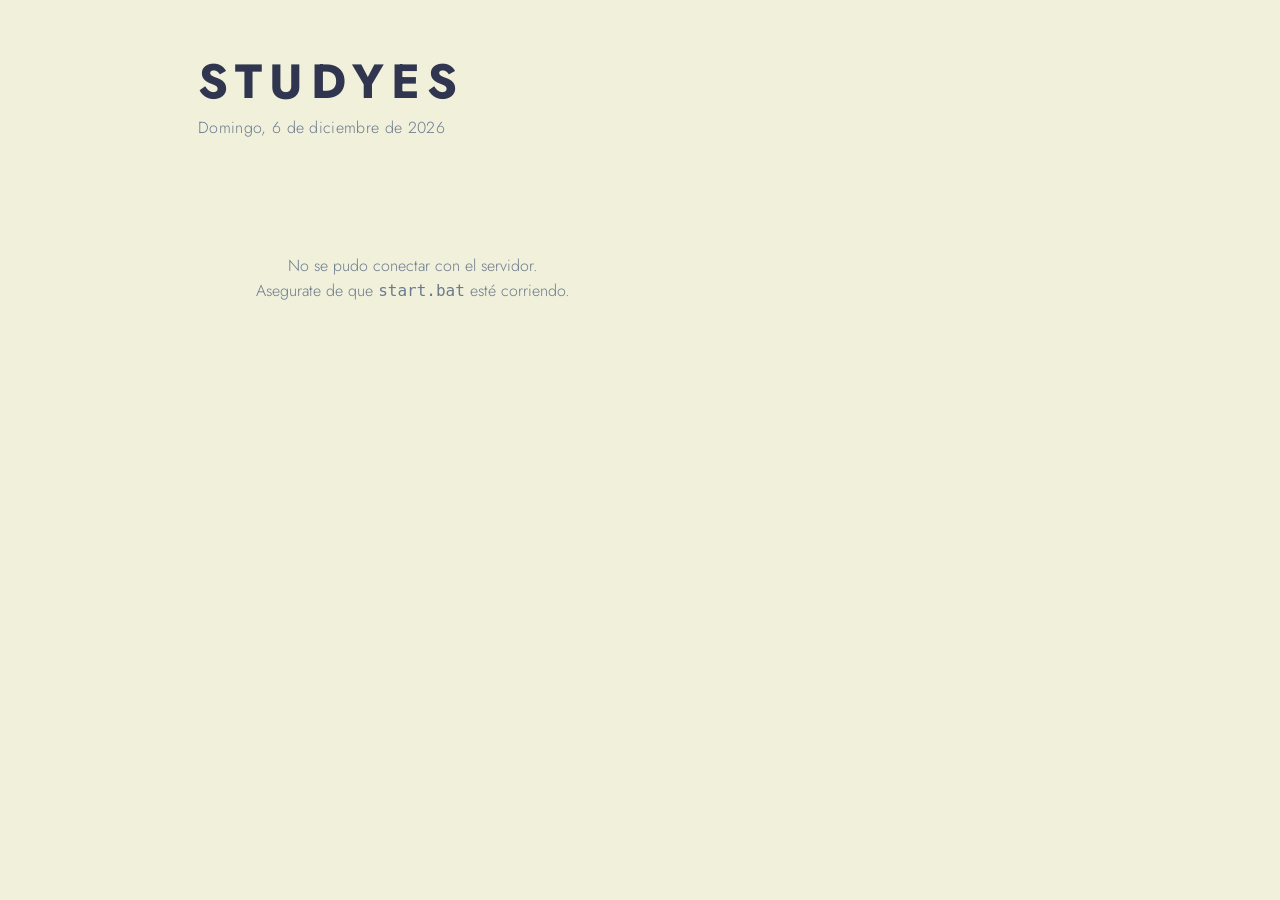
==== index.html @ df81c398 "StudyES inicial" ====
<!DOCTYPE html>
<html lang="es">
<head>
  <meta charset="UTF-8">
  <meta name="viewport" content="width=device-width, initial-scale=1.0">
  <title>StudyES — FCE UBA</title>
  <link rel="preconnect" href="https://fonts.googleapis.com">
  <link rel="preconnect" href="https://fonts.gstatic.com" crossorigin>
  <link href="https://fonts.googleapis.com/css2?family=Jost:wght@300;400;500;600;700&display=swap" rel="stylesheet">
  <link rel="stylesheet" href="assets/css/global.css">
  <link rel="stylesheet" href="assets/css/components.css">
</head>
<body>
  <div class="page">
    <header class="site-header">
      <h1 class="site-title">STUDYES</h1>
      <p class="site-date" id="fecha"></p>
    </header>
    <div class="bienvenida-banner" id="bienvenida-banner" style="display:none">
      <p class="bienvenida-texto" id="bienvenida-texto"></p>
      <button class="bienvenida-close" id="bienvenida-close" aria-label="Cerrar">×</button>
    </div>

    <main>
      <div class="materia-grid" id="materia-grid">
        <p class="empty-state">Cargando materias...</p>
      </div>
    </main>
  </div>

  <script src="scripts/storage.js"></script>
  <script src="scripts/srs.js"></script>
  <script src="scripts/plan.js"></script>
  <script>
    // ── Fecha en español ────────────────────────────────────────────
    const fechaStr = new Date().toLocaleDateString('es-AR', {
      weekday: 'long',
      day:     'numeric',
      month:   'long',
      year:    'numeric',
    });
    document.getElementById('fecha').textContent =
      fechaStr.charAt(0).toUpperCase() + fechaStr.slice(1);

    // ── Helpers ─────────────────────────────────────────────────────
    function hexToRgba(hex, alpha) {
      const r = parseInt(hex.slice(1, 3), 16);
      const g = parseInt(hex.slice(3, 5), 16);
      const b = parseInt(hex.slice(5, 7), 16);
      return `rgba(${r},${g},${b},${alpha})`;
    }

    function renderCard(m, cards, progreso, guias = null) {
      const due      = Plan.seleccionarHoy(cards).length;
      const total    = cards.length;
      const studied  = cards.filter(c => c.srs && c.srs.repetitions > 0).length;
      const pct      = total > 0 ? Math.round((studied / total) * 100) : 0;
      const racha    = progreso.racha_dias || progreso.racha || 0;
      const rachaIcon = racha > 0 ? '🔥 ' : '';
      const glow     = hexToRgba(m.color, 0.15);
      const nombre   = m.nombre.toUpperCase();

      const badgeHTML = due === 0
        ? `<span class="badge badge-ok">Al día ✓</span>`
        : `<span class="badge badge-due" style="
              color:${m.color};
              background:${hexToRgba(m.color, 0.08)};
              border-color:${hexToRgba(m.color, 0.25)}"
           >${due} card${due !== 1 ? 's' : ''} para hoy</span>`;

      const totalLabel = total > 0 ? ` · ${total} tarjeta${total !== 1 ? 's' : ''}` : '';

      // Ajuste 3 — progreso de guías prácticas
      let guiaProgressHTML = '';
      if (guias) {
        const allEj    = guias.guias.flatMap(g => g.ejercicios);
        const ejTotal  = allEj.length;
        const ejHechos = allEj.filter(e => e.hecho).length;
        const pctGuia  = ejTotal > 0 ? Math.round((ejHechos / ejTotal) * 100) : 0;
        guiaProgressHTML = `
          <div class="card-guia-progress">
            <div class="progress-track">
              <div class="progress-fill" style="width:${pctGuia}%;background:#30364F"></div>
            </div>
            <span class="progress-label">Guía práctica: ${ejHechos}/${ejTotal} ejercicios completados</span>
          </div>`;
      }

      // Ajuste 1 — días al parcial
      let parcialHTML = '';
      if (m.fecha_parcial) {
        const hoyDate     = new Date(); hoyDate.setHours(0, 0, 0, 0);
        const parcialDate = new Date(m.fecha_parcial + 'T00:00:00');
        const dias  = Math.round((parcialDate - hoyDate) / 86400000);
        const color = dias > 14 ? '#6B7A8D' : dias >= 7 ? '#8B7355' : '#B85C38';
        const texto = dias > 0
          ? `📅 Faltan ${dias} día${dias !== 1 ? 's' : ''} para el parcial`
          : dias === 0 ? `📅 El parcial es hoy`
          : `📅 El parcial fue hace ${Math.abs(dias)} día${Math.abs(dias) !== 1 ? 's' : ''}`;
        parcialHTML = `
          <div class="card-separator"></div>
          <span class="card-parcial" style="color:${color}">${texto}</span>`;
      }

      return `
        <div class="materia-card" style="--c:${m.color};--g:${glow}">
          <div class="card-top">
            <span class="card-nombre">${nombre}</span>
            ${badgeHTML}
          </div>
          <p class="card-desc">${m.descripcion}</p>
          <div class="card-progress">
            <div class="progress-track">
              <div class="progress-fill" style="width:${pct}%;background:${m.color}"></div>
            </div>
            <span class="progress-label">${pct}% dominado${totalLabel}</span>
          </div>
          ${guiaProgressHTML}
          <div class="card-bottom">
            <span class="card-racha">Racha: ${rachaIcon}${racha} día${racha !== 1 ? 's' : ''}</span>
            <a href="dashboard.html?materia=${m.id}" class="btn-estudiar">ESTUDIAR HOY</a>
          </div>
          ${parcialHTML}
        </div>`;
    }

    // ── Carga y renderizado ─────────────────────────────────────────
    async function init() {
      const grid = document.getElementById('materia-grid');
      try {
        const { materias } = await Storage.load('materias.json');

        const results = await Promise.all(
          materias.map(async (m) => {
            let cards    = [];
            let progreso = {};
            let guias    = null;
            try { cards    = await Storage.load(`flashcards/${m.id}.json`); } catch (_) {}
            try { progreso = await Storage.load(`progreso/${m.id}.json`);   } catch (_) {}
            if (m.tiene_guias) {
              try { guias = await Storage.load(`guias/${m.id}.json`); } catch (_) {}
            }
            return { m, cards, progreso, guias };
          })
        );

        grid.innerHTML = results
          .map(({ m, cards, progreso, guias }) => renderCard(m, cards, progreso, guias))
          .join('');

        // ── Banner de bienvenida ─────────────────────────────────────
        const hoyStr   = new Date().toISOString().split('T')[0];
        const totalDue = results.reduce((s, { cards: c }) => s + Plan.seleccionarHoy(c).length, 0);
        const yaEstudio = results.every(({ progreso: p }) => p.ultimo_acceso === hoyStr);

        if (totalDue > 0 && !yaEstudio) {
          document.getElementById('bienvenida-texto').textContent =
            `Buenos días Estef — tenés ${totalDue} card${totalDue !== 1 ? 's' : ''} para repasar hoy`;
          document.getElementById('bienvenida-banner').style.display = 'flex';
          document.getElementById('bienvenida-close').addEventListener('click', () => {
            document.getElementById('bienvenida-banner').style.display = 'none';
          });
        }

      } catch (err) {
        grid.innerHTML = `<p class="empty-state">No se pudo conectar con el servidor.<br>
          Asegurate de que <code>start.bat</code> esté corriendo.</p>`;
        console.error(err);
      }
    }

    init();
  </script>
</body>
</html>
---- assets/css/global.css ----
/* StudyES — sistema de diseño global */

*, *::before, *::after {
  box-sizing: border-box;
  margin: 0;
  padding: 0;
}

:root {
  --bg:          #F0F0DB;
  --surface:     #FAFAF2;
  --text:        #30364F;
  --muted:       #6B7A8D;
  --ok:          #5C7A5E;
  --border:      rgba(48, 54, 79, 0.10);
  --shadow:      0 2px 12px rgba(48, 54, 79, 0.10);
  --radius-card: 8px;
  --radius-btn:  4px;
}

html {
  -webkit-text-size-adjust: 100%;
}

body {
  font-family: 'Jost', system-ui, -apple-system, sans-serif;
  font-weight: 400;
  background: var(--bg);
  color: var(--text);
  line-height: 1.6;
  min-height: 100vh;
}

a {
  color: inherit;
  text-decoration: none;
}

.page {
  max-width: 940px;
  margin: 0 auto;
  padding: 3.5rem 1.75rem 5rem;
}
---- assets/css/components.css ----
/* StudyES — componentes */

/* ── Header ──────────────────────────────────── */
.site-header {
  margin-bottom: 3rem;
}

.site-title {
  font-size: 3rem;
  font-weight: 700;
  color: var(--text);
  letter-spacing: 0.15em;
  line-height: 1.1;
}

.site-date {
  margin-top: 0.4rem;
  font-size: 1rem;
  font-weight: 300;
  color: var(--muted);
  letter-spacing: 0.02em;
}

/* ── Grid de materias ────────────────────────── */
.materia-grid {
  display: grid;
  grid-template-columns: repeat(auto-fill, minmax(400px, 1fr));
  gap: 1.5rem;
}

@media (max-width: 500px) {
  .materia-grid {
    grid-template-columns: 1fr;
  }
}

/* ── Card ────────────────────────────────────── */
.materia-card {
  background: var(--surface);
  border-radius: var(--radius-card);
  border-left: 3px solid var(--c, #30364F);
  box-shadow: var(--shadow);
  padding: 1.5rem 1.5rem 1.25rem;
  display: flex;
  flex-direction: column;
  gap: 0.9rem;
  transition: box-shadow 200ms ease, transform 200ms ease;
}

.materia-card:hover {
  box-shadow: 0 8px 28px var(--g, rgba(48,54,79,0.15)), var(--shadow);
  transform: translateY(-1px);
}

/* ── Card top (nombre + badge) ───────────────── */
.card-top {
  display: flex;
  align-items: center;
  justify-content: space-between;
  gap: 1rem;
  flex-wrap: wrap;
}

.card-nombre {
  font-size: 0.85rem;
  font-weight: 600;
  letter-spacing: 0.1em;
  color: var(--c, #30364F);
}

/* ── Badges ──────────────────────────────────── */
.badge {
  display: inline-block;
  padding: 0.2rem 0.65rem;
  border-radius: 20px;
  font-size: 0.75rem;
  font-weight: 500;
  white-space: nowrap;
  border: 1px solid transparent;
}

.badge-ok {
  background: rgba(92, 122, 94, 0.10);
  color: var(--ok);
  border-color: rgba(92, 122, 94, 0.25);
}

/* badge-due gets inline style for materia color */
.badge-due {
  font-weight: 600;
}

/* ── Descripción ─────────────────────────────── */
.card-desc {
  font-size: 0.875rem;
  font-weight: 400;
  color: var(--muted);
  line-height: 1.5;
}

/* ── Barra de progreso ───────────────────────── */
.card-progress {
  display: flex;
  flex-direction: column;
  gap: 0.35rem;
}

.progress-track {
  height: 5px;
  background: var(--border);
  border-radius: 99px;
  overflow: hidden;
}

.progress-fill {
  height: 100%;
  border-radius: 99px;
  transition: width 0.4s ease;
}

.progress-label {
  font-size: 0.75rem;
  font-weight: 400;
  color: var(--muted);
}

/* ── Card bottom (racha + botón) ─────────────── */
.card-bottom {
  display: flex;
  align-items: center;
  justify-content: space-between;
  gap: 1rem;
  margin-top: 0.25rem;
}

.card-racha {
  font-size: 0.8rem;
  font-weight: 400;
  color: var(--muted);
}

/* ── Botón ESTUDIAR HOY ──────────────────────── */
.btn-estudiar {
  display: inline-block;
  padding: 0.4rem 1.1rem;
  background: var(--c, #30364F);
  color: #fff;
  font-family: 'Jost', sans-serif;
  font-size: 0.75rem;
  font-weight: 600;
  letter-spacing: 0.08em;
  border-radius: var(--radius-btn);
  border: none;
  cursor: pointer;
  transition: opacity 150ms ease;
}

.btn-estudiar:hover {
  opacity: 0.85;
}

/* ── Estado vacío ────────────────────────────── */
.empty-state {
  text-align: center;
  padding: 4rem 2rem;
  color: var(--muted);
  font-weight: 300;
  font-size: 1rem;
}

/* ════════════════════════════════════════════════
   DASHBOARD
   ════════════════════════════════════════════════ */

/* ── Header del dashboard ────────────────────── */
.dash-header {
  margin-bottom: 2rem;
}

.dash-header-top {
  display: flex;
  justify-content: space-between;
  align-items: center;
  margin-bottom: 0.6rem;
}

.back-link {
  font-size: 0.78rem;
  font-weight: 500;
  letter-spacing: 0.06em;
  color: var(--muted);
  transition: color 150ms;
}
.back-link:hover { color: var(--text); }

.dash-title {
  font-size: 1.75rem;
  font-weight: 700;
  letter-spacing: 0.08em;
  color: var(--c, #30364F);
  line-height: 1.1;
}

/* ── Tabs ────────────────────────────────────── */
.tabs-nav {
  display: flex;
  border-bottom: 1px solid var(--border);
  margin-bottom: 2rem;
  gap: 0;
}

.tab-btn {
  background: none;
  border: none;
  border-bottom: 2px solid transparent;
  padding: 0.7rem 1.25rem;
  font-family: 'Jost', sans-serif;
  font-size: 0.78rem;
  font-weight: 500;
  letter-spacing: 0.1em;
  color: var(--muted);
  cursor: pointer;
  margin-bottom: -1px;
  transition: color 150ms, border-color 150ms;
}
.tab-btn:hover { color: var(--text); }
.tab-btn.active {
  color: var(--c, #30364F);
  border-bottom-color: var(--c, #30364F);
}

/* ── Paneles de tabs ─────────────────────────── */
.tab-panel          { display: none; }
.tab-panel.active   { display: block; }

/* ── Tab HOY ─────────────────────────────────── */
.hoy-empty {
  text-align: center;
  padding: 3.5rem 2rem;
  color: var(--ok);
  font-size: 1rem;
  font-weight: 300;
}

.hoy-header {
  display: flex;
  justify-content: space-between;
  align-items: center;
  margin-bottom: 1.25rem;
  flex-wrap: wrap;
  gap: 0.75rem;
}

.hoy-count {
  font-size: 0.85rem;
  color: var(--muted);
  font-weight: 400;
}

.btn-iniciar {
  display: inline-block;
  padding: 0.5rem 1.5rem;
  background: var(--c, #30364F);
  color: #fff;
  font-family: 'Jost', sans-serif;
  font-size: 0.78rem;
  font-weight: 600;
  letter-spacing: 0.08em;
  border-radius: var(--radius-btn);
  transition: opacity 150ms;
}
.btn-iniciar:hover { opacity: 0.85; }

.hoy-list {
  list-style: none;
  display: flex;
  flex-direction: column;
  gap: 0.5rem;
}

.hoy-item {
  background: var(--surface);
  border-radius: var(--radius-card);
  border-left: 3px solid var(--c, #30364F);
  padding: 0.85rem 1rem;
  display: grid;
  grid-template-columns: 150px 1fr auto;
  align-items: center;
  gap: 0.75rem;
  box-shadow: var(--shadow);
}

.hoy-item-tema {
  font-size: 0.7rem;
  font-weight: 600;
  letter-spacing: 0.07em;
  color: var(--c, #30364F);
  text-transform: uppercase;
  overflow: hidden;
  text-overflow: ellipsis;
  white-space: nowrap;
}

.hoy-item-frente {
  font-size: 0.875rem;
  color: var(--text);
  overflow: hidden;
  text-overflow: ellipsis;
  white-space: nowrap;
}

.hoy-item-estado {
  font-size: 0.72rem;
  font-weight: 600;
  letter-spacing: 0.04em;
  padding: 0.15rem 0.5rem;
  border-radius: 4px;
  white-space: nowrap;
}
.estado-nueva    { background: rgba(158,168,184,0.15); color: #9EA8B8; }
.estado-repasar  { background: rgba(var(--c-vals, 48,54,79), 0.08); color: var(--c, #30364F); }
.estado-debil    { background: rgba(192,96,74,0.12); color: #C0604A; }

/* ── Tab TEMAS ───────────────────────────────── */
.temas-list {
  list-style: none;
  display: flex;
  flex-direction: column;
  gap: 0.5rem;
}

.tema-item {
  background: var(--surface);
  border-radius: var(--radius-card);
  padding: 1rem 1.25rem;
  display: flex;
  align-items: center;
  gap: 0.75rem;
  box-shadow: var(--shadow);
}

.tema-icono {
  font-size: 1rem;
  width: 1.2rem;
  text-align: center;
  flex-shrink: 0;
}

.tema-nombre {
  flex: 1;
  font-size: 0.875rem;
  font-weight: 500;
  color: var(--text);
}

.tema-total {
  font-size: 0.75rem;
  color: var(--muted);
  margin-right: 0.5rem;
}

.tema-estado-badge {
  font-size: 0.7rem;
  font-weight: 600;
  letter-spacing: 0.04em;
  padding: 0.2rem 0.55rem;
  border-radius: 4px;
}

/* ── Tab MATERIAL ────────────────────────────── */
.material-empty {
  text-align: center;
  padding: 3.5rem 2rem;
  color: var(--muted);
  font-weight: 300;
}

.material-loading {
  color: var(--muted);
  font-size: 0.875rem;
  font-weight: 300;
  padding: 1rem 0;
}

.material-grupo {
  margin-bottom: 2rem;
}

.material-grupo-titulo {
  font-size: 0.72rem;
  font-weight: 600;
  letter-spacing: 0.1em;
  color: var(--muted);
  text-transform: uppercase;
  padding-bottom: 0.5rem;
  border-bottom: 1px solid var(--border);
  margin-bottom: 0.75rem;
}

.material-list {
  list-style: none;
  display: flex;
  flex-direction: column;
  gap: 0.4rem;
}

.material-item {
  background: var(--surface);
  border-radius: var(--radius-card);
  padding: 0.7rem 1rem;
  display: flex;
  align-items: center;
  gap: 0.75rem;
  box-shadow: var(--shadow);
}

.mat-tipo {
  font-size: 0.68rem;
  font-weight: 700;
  letter-spacing: 0.04em;
  padding: 0.15rem 0.4rem;
  border-radius: 3px;
  min-width: 40px;
  text-align: center;
  flex-shrink: 0;
}
.mat-tipo.pdf  { background: #FDECEA; color: #C0604A; }
.mat-tipo.docx,
.mat-tipo.doc  { background: #E8F0FE; color: #1967D2; }
.mat-tipo.pptx,
.mat-tipo.ppt  { background: #FEF3E2; color: #C07820; }
.mat-tipo.xlsx { background: #E6F4EA; color: #2E7D32; }
.mat-tipo.otro { background: var(--border); color: var(--muted); }

.mat-nombre {
  flex: 1;
  font-size: 0.875rem;
  color: var(--text);
  overflow: hidden;
  text-overflow: ellipsis;
  white-space: nowrap;
}

.btn-abrir {
  font-family: 'Jost', sans-serif;
  font-size: 0.7rem;
  font-weight: 600;
  letter-spacing: 0.06em;
  color: var(--c, #30364F);
  background: none;
  border: 1px solid var(--c, #30364F);
  border-radius: var(--radius-btn);
  padding: 0.25rem 0.65rem;
  cursor: pointer;
  text-decoration: none;
  transition: background 150ms, color 150ms;
  white-space: nowrap;
  flex-shrink: 0;
}
.btn-abrir:hover {
  background: var(--c, #30364F);
  color: #fff;
}

/* ── Tab AGREGAR ─────────────────────────────── */
.agregar-form {
  background: var(--surface);
  border-radius: var(--radius-card);
  padding: 1.75rem;
  box-shadow: var(--shadow);
  max-width: 560px;
}

.form-group { margin-bottom: 1.25rem; }

.form-label {
  display: block;
  font-size: 0.72rem;
  font-weight: 600;
  letter-spacing: 0.08em;
  color: var(--muted);
  text-transform: uppercase;
  margin-bottom: 0.4rem;
}

.form-req { color: #C0604A; }

.form-input,
.form-textarea {
  width: 100%;
  font-family: 'Jost', sans-serif;
  font-size: 0.9rem;
  font-weight: 400;
  color: var(--text);
  background: var(--bg);
  border: 1px solid var(--border);
  border-radius: var(--radius-btn);
  padding: 0.6rem 0.75rem;
  outline: none;
  transition: border-color 150ms;
  resize: vertical;
  line-height: 1.5;
}
.form-input:focus,
.form-textarea:focus {
  border-color: var(--c, #30364F);
}
.form-textarea { min-height: 80px; }

.form-hint {
  font-size: 0.73rem;
  color: var(--muted);
  margin-top: 0.25rem;
}

.btn-agregar {
  display: inline-block;
  padding: 0.6rem 1.75rem;
  background: var(--c, #30364F);
  color: #fff;
  font-family: 'Jost', sans-serif;
  font-size: 0.78rem;
  font-weight: 600;
  letter-spacing: 0.08em;
  border: none;
  border-radius: var(--radius-btn);
  cursor: pointer;
  transition: opacity 150ms;
}
.btn-agregar:hover { opacity: 0.85; }

.form-feedback {
  margin-top: 0.85rem;
  font-size: 0.875rem;
  font-weight: 500;
  color: var(--ok);
  min-height: 1.4rem;
}
.form-feedback.error { color: #C0604A; }

/* ════════════════════════════════════════════════
   SESIÓN DE FLASHCARDS
   ════════════════════════════════════════════════ */

/* ── Progreso de sesión ──────────────────────── */
.session-header {
  margin-bottom: 2rem;
}

.session-progress-info {
  display: flex;
  justify-content: space-between;
  align-items: center;
  margin-bottom: 0.5rem;
}

.progress-text {
  font-size: 0.85rem;
  font-weight: 500;
  color: var(--muted);
}

.progress-materia {
  font-size: 0.75rem;
  font-weight: 600;
  letter-spacing: 0.08em;
  color: var(--c, #30364F);
}

.session-progress-track {
  height: 4px;
  background: var(--border);
  border-radius: 99px;
  overflow: hidden;
}

.session-progress-fill {
  height: 100%;
  background: var(--c, #30364F);
  border-radius: 99px;
  transition: width 0.35s ease;
}

/* ── Card flip ───────────────────────────────── */
.card-scene {
  perspective: 1000px;
  max-width: 600px;
  margin: 0 auto 1.75rem;
  cursor: pointer;
  user-select: none;
  height: 340px;
}

.card-inner {
  position: relative;
  width: 100%;
  height: 100%;
  transform-style: preserve-3d;
  transition: transform 0.4s ease;
}

.card-inner.flipped {
  transform: rotateY(180deg);
}

.card-face {
  position: absolute;
  inset: 0;
  backface-visibility: hidden;
  -webkit-backface-visibility: hidden;
  border-radius: 12px;
  display: flex;
  flex-direction: column;
  align-items: center;
  justify-content: center;
  padding: 2rem 2.5rem;
  box-shadow: 0 4px 20px rgba(48, 54, 79, 0.12);
  text-align: center;
  overflow-y: auto;
}

.card-front {
  background: #E1D9BC;
  gap: 1rem;
}

.card-back {
  background: #FAFAF2;
  transform: rotateY(180deg);
  justify-content: flex-start;
  padding-top: 1.75rem;
  gap: 1rem;
  text-align: left;
  align-items: flex-start;
}

.card-tema-label {
  font-size: 0.72rem;
  font-weight: 500;
  letter-spacing: 0.15em;
  color: #6B7A8D;
  text-transform: uppercase;
  flex-shrink: 0;
}

.card-frente-text {
  font-size: 1.5rem;
  font-weight: 600;
  color: #30364F;
  line-height: 1.35;
  flex: 1;
  display: flex;
  align-items: center;
}

.card-hint {
  font-size: 0.75rem;
  color: #ACBAC4;
  flex-shrink: 0;
}

.card-reverso-text {
  font-size: 1.05rem;
  font-weight: 400;
  color: #30364F;
  line-height: 1.65;
  flex: 1;
}

/* ── Botones de calificación ─────────────────── */
.calificacion-btns {
  display: flex;
  gap: 0.75rem;
  max-width: 600px;
  margin: 0 auto;
  opacity: 0;
  transform: translateY(8px);
  transition: opacity 0.3s ease, transform 0.3s ease;
  pointer-events: none;
}

.calificacion-btns.visible {
  opacity: 1;
  transform: translateY(0);
  pointer-events: auto;
}

.btn-cal {
  flex: 1;
  padding: 0.75rem 0.5rem;
  font-family: 'Jost', sans-serif;
  font-size: 0.72rem;
  font-weight: 600;
  letter-spacing: 0.08em;
  text-transform: uppercase;
  color: #fff;
  border: none;
  border-radius: 4px;
  cursor: pointer;
  transition: opacity 150ms, transform 100ms;
}
.btn-cal:hover   { opacity: 0.88; }
.btn-cal:active  { transform: scale(0.97); }
.btn-cal:disabled { opacity: 0.4; cursor: default; }
.btn-cal.mal        { background: #B85C38; }
.btn-cal.dificultad { background: #8B7355; }
.btn-cal.bien       { background: #5C7A5E; }

/* ── Estado vacío sesión ─────────────────────── */
.session-empty {
  text-align: center;
  padding: 4rem 2rem;
}

.session-empty p {
  color: var(--muted);
  font-size: 1rem;
  font-weight: 300;
  margin-bottom: 1.5rem;
}

/* ── Pantalla de resumen ─────────────────────── */
.summary-wrap {
  max-width: 600px;
  margin: 0 auto;
  text-align: center;
}

.summary-titulo {
  font-size: 1.75rem;
  font-weight: 700;
  letter-spacing: 0.08em;
  color: var(--c, #30364F);
  margin-bottom: 2.25rem;
}

.summary-stats {
  display: grid;
  grid-template-columns: repeat(2, 1fr);
  gap: 1rem;
  margin-bottom: 1.5rem;
  text-align: center;
}

.stat-card {
  background: var(--surface);
  border-radius: var(--radius-card);
  padding: 1.25rem 1rem;
  box-shadow: var(--shadow);
}

.stat-value {
  font-size: 2.25rem;
  font-weight: 700;
  line-height: 1;
  margin-bottom: 0.3rem;
}

.stat-label {
  font-size: 0.7rem;
  font-weight: 600;
  letter-spacing: 0.08em;
  color: var(--muted);
  text-transform: uppercase;
}

.proxima-sesion {
  background: var(--surface);
  border-radius: var(--radius-card);
  padding: 1rem 1.5rem;
  box-shadow: var(--shadow);
  font-size: 0.875rem;
  color: var(--muted);
  margin-bottom: 2rem;
}

.proxima-sesion strong {
  color: var(--text);
  font-weight: 600;
}

.summary-btns {
  display: flex;
  gap: 0.75rem;
  justify-content: center;
  flex-wrap: wrap;
}

.btn-summary-sec {
  padding: 0.6rem 1.5rem;
  font-family: 'Jost', sans-serif;
  font-size: 0.78rem;
  font-weight: 600;
  letter-spacing: 0.08em;
  color: var(--c, #30364F);
  background: none;
  border: 1.5px solid var(--c, #30364F);
  border-radius: 4px;
  text-decoration: none;
  transition: background 150ms, color 150ms;
}
.btn-summary-sec:hover {
  background: var(--c, #30364F);
  color: #fff;
}

.btn-summary-pri {
  padding: 0.6rem 1.5rem;
  font-family: 'Jost', sans-serif;
  font-size: 0.78rem;
  font-weight: 600;
  letter-spacing: 0.08em;
  color: #fff;
  background: var(--c, #30364F);
  border: none;
  border-radius: 4px;
  text-decoration: none;
  transition: opacity 150ms;
}
.btn-summary-pri:hover { opacity: 0.85; }

/* ════════════════════════════════════════════════
   CARD INDEX — AJUSTES (parcial + guías)
   ════════════════════════════════════════════════ */

.card-separator {
  border: none;
  border-top: 1px solid var(--border);
  margin: 0;
}

.card-parcial {
  font-size: 0.8rem;
  font-weight: 400;
}

.card-guia-progress {
  display: flex;
  flex-direction: column;
  gap: 0.35rem;
}

/* ════════════════════════════════════════════════
   TAB GUÍA PRÁCTICA
   ════════════════════════════════════════════════ */

.guia-item {
  background: var(--surface);
  border-radius: var(--radius-card);
  box-shadow: var(--shadow);
  margin-bottom: 0.75rem;
  overflow: hidden;
}

.guia-header {
  display: flex;
  align-items: center;
  justify-content: space-between;
  padding: 0.9rem 1.1rem;
  cursor: pointer;
  user-select: none;
  transition: background 120ms;
}
.guia-header:hover { background: rgba(48,54,79,0.04); }

.guia-header-left {
  display: flex;
  align-items: center;
  gap: 0.6rem;
}

.guia-chevron {
  font-size: 0.65rem;
  color: var(--muted);
  transition: transform 200ms ease;
  display: inline-block;
}
.guia-chevron.open { transform: rotate(90deg); }

.guia-nombre {
  font-size: 0.8rem;
  font-weight: 600;
  letter-spacing: 0.08em;
  color: var(--text);
}

.guia-counter {
  font-size: 0.75rem;
  font-weight: 500;
  color: var(--muted);
}

.guia-progress-bar {
  height: 3px;
  background: var(--border);
}

.guia-progress-fill {
  height: 100%;
  background: var(--c, #30364F);
  transition: width 0.35s ease;
}

.guia-body {
  padding: 0.75rem 1.1rem 1rem;
  border-top: 1px solid var(--border);
}

.ejercicios-list {
  list-style: none;
  display: flex;
  flex-direction: column;
  gap: 0.4rem;
  margin-bottom: 0.85rem;
}

.ejercicio-item {
  display: flex;
  align-items: center;
  gap: 0.6rem;
  padding: 0.5rem 0.65rem;
  border-radius: 4px;
  background: var(--bg);
}

.ejercicio-check {
  flex-shrink: 0;
  width: 15px;
  height: 15px;
  cursor: pointer;
  accent-color: var(--c, #30364F);
}

.ejercicio-nombre {
  flex: 1;
  font-size: 0.875rem;
  color: var(--text);
  transition: color 150ms;
}
.ejercicio-nombre.done {
  text-decoration: line-through;
  color: var(--muted);
}

.ejercicio-nota {
  font-size: 0.75rem;
  color: var(--muted);
  font-style: italic;
  cursor: pointer;
  max-width: 200px;
  overflow: hidden;
  text-overflow: ellipsis;
  white-space: nowrap;
  border-bottom: 1px dashed var(--border);
  padding-bottom: 1px;
}
.ejercicio-nota.placeholder { color: #ACBAC4; font-style: italic; }
.ejercicio-nota:hover { color: var(--text); }

.ejercicio-nota-input {
  font-family: 'Jost', sans-serif;
  font-size: 0.75rem;
  color: var(--text);
  background: var(--surface);
  border: 1px solid var(--c, #30364F);
  border-radius: 3px;
  padding: 0.15rem 0.4rem;
  outline: none;
  max-width: 200px;
}

.btn-eliminar-ej {
  flex-shrink: 0;
  background: none;
  border: none;
  font-size: 1rem;
  line-height: 1;
  color: #ACBAC4;
  cursor: pointer;
  padding: 0 0.2rem;
  transition: color 120ms;
}
.btn-eliminar-ej:hover { color: #C0604A; }

.ejercicios-empty {
  font-size: 0.8rem;
  color: var(--muted);
  font-style: italic;
  margin-bottom: 0.75rem;
}

.btn-agregar-ej {
  background: none;
  border: 1px dashed var(--border);
  border-radius: var(--radius-btn);
  padding: 0.4rem 0.85rem;
  font-family: 'Jost', sans-serif;
  font-size: 0.75rem;
  font-weight: 500;
  color: var(--muted);
  cursor: pointer;
  transition: border-color 150ms, color 150ms;
}
.btn-agregar-ej:hover {
  border-color: var(--c, #30364F);
  color: var(--c, #30364F);
}

.form-agregar-ej {
  background: var(--bg);
  border-radius: var(--radius-btn);
  padding: 0.75rem;
}

.btn-cancel-ej {
  background: none;
  border: 1px solid var(--border);
  border-radius: var(--radius-btn);
  padding: 0.4rem 1rem;
  font-family: 'Jost', sans-serif;
  font-size: 0.72rem;
  font-weight: 500;
  color: var(--muted);
  cursor: pointer;
  transition: border-color 150ms, color 150ms;
}
.btn-cancel-ej:hover {
  border-color: var(--text);
  color: var(--text);
}

/* ════════════════════════════════════════════════
   BANNER DE BIENVENIDA
   ════════════════════════════════════════════════ */

.bienvenida-banner {
  background: #E1D9BC;
  border-radius: var(--radius-card);
  padding: 0.85rem 1.25rem;
  margin-bottom: 1.75rem;
  display: flex;
  align-items: center;
  justify-content: space-between;
  gap: 1rem;
}

.bienvenida-texto {
  font-size: 0.9rem;
  font-weight: 400;
  color: #30364F;
}

.bienvenida-close {
  background: none;
  border: none;
  font-size: 1.1rem;
  line-height: 1;
  color: #6B7A8D;
  cursor: pointer;
  padding: 0;
  flex-shrink: 0;
  transition: color 120ms;
}
.bienvenida-close:hover { color: #30364F; }

/* ════════════════════════════════════════════════
   MATERIAL — íconos emoji
   ════════════════════════════════════════════════ */

.mat-emoji {
  font-size: 1.15rem;
  flex-shrink: 0;
  line-height: 1;
  width: 1.4rem;
  text-align: center;
}

/* ════════════════════════════════════════════════
   TEMAS — SVG estado
   ════════════════════════════════════════════════ */

.tema-icono {
  display: flex;
  align-items: center;
  flex-shrink: 0;
}

/* ════════════════════════════════════════════════
   RESPONSIVE
   ════════════════════════════════════════════════ */

@media (max-width: 640px) {
  .tabs-nav {
    overflow-x: auto;
    overflow-y: hidden;
    -webkit-overflow-scrolling: touch;
    flex-wrap: nowrap;
    scrollbar-width: none;
  }
  .tabs-nav::-webkit-scrollbar { display: none; }

  .tab-btn {
    white-space: nowrap;
    flex-shrink: 0;
    padding: 0.65rem 0.9rem;
    font-size: 0.72rem;
  }

  .hoy-item {
    grid-template-columns: 1fr auto;
    grid-template-rows: auto auto;
    gap: 0.4rem 0.75rem;
  }
  .hoy-item-tema  { grid-column: 1 / -1; grid-row: 1; }
  .hoy-item-frente { grid-row: 2; grid-column: 1; }
  .hoy-item-estado { grid-row: 2; grid-column: 2; }
}

@media (max-width: 480px) {
  .page {
    padding: 2rem 1.1rem 4rem;
  }

  .calificacion-btns {
    flex-direction: column;
    gap: 0.5rem;
  }

  .btn-cal {
    padding: 1rem;
    font-size: 0.8rem;
  }

  .card-scene {
    height: 300px;
  }

  .card-frente-text {
    font-size: 1.25rem;
  }

  .summary-stats {
    grid-template-columns: repeat(2, 1fr);
  }
}
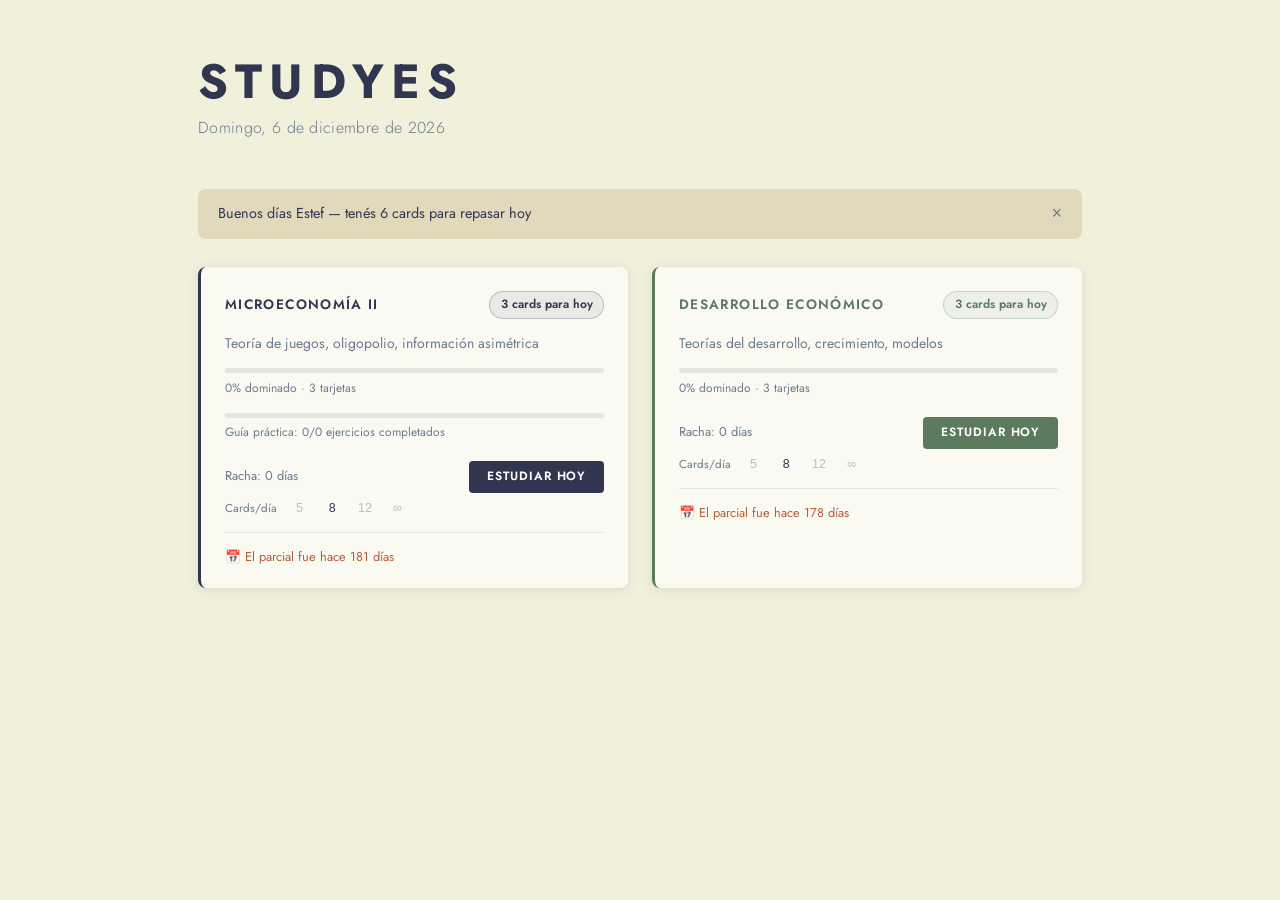
==== commit 6af9be00: "feat: selectores CPD y sincronizacion GitHub" ====
--- a/index.html
+++ b/index.html
@@ -15,6 +15,7 @@
     <header class="site-header">
       <h1 class="site-title">STUDYES</h1>
       <p class="site-date" id="fecha"></p>
+      <p class="sync-indicator" id="sync-indicator"></p>
     </header>
     <div class="bienvenida-banner" id="bienvenida-banner" style="display:none">
       <p class="bienvenida-texto" id="bienvenida-texto"></p>
@@ -42,6 +43,9 @@
     document.getElementById('fecha').textContent =
       fechaStr.charAt(0).toUpperCase() + fechaStr.slice(1);
 
+    // ── Estado global ────────────────────────────────────────────────
+    let materiasGlobal = [];
+
     // ── Helpers ─────────────────────────────────────────────────────
     function hexToRgba(hex, alpha) {
       const r = parseInt(hex.slice(1, 3), 16);
@@ -51,7 +55,7 @@
     }
 
     function renderCard(m, cards, progreso, guias = null) {
-      const due      = Plan.seleccionarHoy(cards).length;
+      const due      = Plan.seleccionarHoy(cards, m.cards_por_dia).length;
       const total    = cards.length;
       const studied  = cards.filter(c => c.srs && c.srs.repetitions > 0).length;
       const pct      = total > 0 ? Math.round((studied / total) * 100) : 0;
@@ -102,6 +106,13 @@
           <span class="card-parcial" style="color:${color}">${texto}</span>`;
       }
 
+      const cpd = m.cards_por_dia ?? 8;
+      const presets = ['5', '8', '12', 'todas'];
+      const labels  = { '5': '5', '8': '8', '12': '12', 'todas': '∞' };
+      const cpdBtns = presets.map(v =>
+        `<button class="btn-prior-manual${String(cpd) === v ? ' activo' : ''}" data-id="${m.id}" data-val="${v}">${labels[v]}</button>`
+      ).join('');
+
       return `
         <div class="materia-card" style="--c:${m.color};--g:${glow}">
           <div class="card-top">
@@ -117,8 +128,14 @@
           </div>
           ${guiaProgressHTML}
           <div class="card-bottom">
-            <span class="card-racha">Racha: ${rachaIcon}${racha} día${racha !== 1 ? 's' : ''}</span>
-            <a href="dashboard.html?materia=${m.id}" class="btn-estudiar">ESTUDIAR HOY</a>
+            <div class="card-bottom-row">
+              <span class="card-racha">Racha: ${rachaIcon}${racha} día${racha !== 1 ? 's' : ''}</span>
+              <a href="dashboard.html?materia=${m.id}" class="btn-estudiar">ESTUDIAR HOY</a>
+            </div>
+            <div class="card-cpd">
+              <span class="cpd-label">Cards/día</span>
+              <div class="cpd-btns">${cpdBtns}</div>
+            </div>
           </div>
           ${parcialHTML}
         </div>`;
@@ -128,6 +145,10 @@
     async function init() {
       const grid = document.getElementById('materia-grid');
       try {
+        // Sincronización automática desde GitHub (solo en modo servidor local).
+        // Si GitHub tiene algo nuevo, sobreescribe el disco antes de leer.
+        await Storage.syncFromGitHub('materias.json');
+
         const { materias } = await Storage.load('materias.json');
 
         const results = await Promise.all(
@@ -148,9 +169,55 @@
           .map(({ m, cards, progreso, guias }) => renderCard(m, cards, progreso, guias))
           .join('');
 
+        // ── Estado global y retry queue ──────────────────────────────
+        materiasGlobal = results.map(r => r.m);
+        Storage.drainQueue();
+
+        // ── Event delegation CPD ─────────────────────────────────────
+        grid.addEventListener('click', async (e) => {
+          const btn = e.target.closest('.btn-prior-manual[data-id]');
+          if (!btn) return;
+
+          const id  = btn.dataset.id;
+          const val = btn.dataset.val === 'todas' ? 'todas' : Number(btn.dataset.val);
+
+          const materia = materiasGlobal.find(m => m.id === id);
+          if (!materia) return;
+          materia.cards_por_dia = val;
+
+          // Actualizar clase .activo en los botones de esta card
+          btn.closest('.cpd-btns').querySelectorAll('.btn-prior-manual').forEach(b => {
+            b.classList.toggle('activo', b === btn);
+          });
+
+          // Recalcular y actualizar badge
+          const result = results.find(r => r.m.id === id);
+          if (result) {
+            const due     = Plan.seleccionarHoy(result.cards, val).length;
+            const card    = btn.closest('.materia-card');
+            const badgeEl = card.querySelector('.badge');
+            if (badgeEl) {
+              if (due === 0) {
+                badgeEl.className = 'badge badge-ok';
+                badgeEl.textContent = 'Al día ✓';
+                badgeEl.removeAttribute('style');
+              } else {
+                badgeEl.className = 'badge badge-due';
+                badgeEl.style.color       = materia.color;
+                badgeEl.style.background  = hexToRgba(materia.color, 0.08);
+                badgeEl.style.borderColor = hexToRgba(materia.color, 0.25);
+                badgeEl.textContent = `${due} card${due !== 1 ? 's' : ''} para hoy`;
+              }
+            }
+          }
+
+          // Persistir en materias.json (y sync a GitHub en background)
+          await Storage.save('materias.json', { materias: materiasGlobal });
+        });
+
         // ── Banner de bienvenida ─────────────────────────────────────
         const hoyStr   = new Date().toISOString().split('T')[0];
-        const totalDue = results.reduce((s, { cards: c }) => s + Plan.seleccionarHoy(c).length, 0);
+        const totalDue = results.reduce((s, { m, cards: c }) => s + Plan.seleccionarHoy(c, m.cards_por_dia).length, 0);
         const yaEstudio = results.every(({ progreso: p }) => p.ultimo_acceso === hoyStr);
 
         if (totalDue > 0 && !yaEstudio) {
--- a/assets/css/components.css
+++ b/assets/css/components.css
@@ -124,13 +124,19 @@
   color: var(--muted);
 }
 
-/* ── Card bottom (racha + botón) ─────────────── */
+/* ── Card bottom (racha + botón + CPD) ──────── */
 .card-bottom {
+  display: flex;
+  flex-direction: column;
+  gap: 0.4rem;
+  margin-top: 0.25rem;
+}
+
+.card-bottom-row {
   display: flex;
   align-items: center;
   justify-content: space-between;
   gap: 1rem;
-  margin-top: 0.25rem;
 }
 
 .card-racha {
@@ -157,6 +163,52 @@
 
 .btn-estudiar:hover {
   opacity: 0.85;
+}
+
+/* ── Selector CPD (cards por día) ────────────── */
+.card-cpd {
+  display: flex;
+  align-items: center;
+  gap: 0.5rem;
+}
+
+.cpd-label {
+  font-size: 0.72rem;
+  color: var(--muted);
+  font-weight: 400;
+}
+
+.cpd-btns {
+  display: flex;
+  gap: 0.25rem;
+}
+
+.cpd-btns .btn-prior-manual {
+  font-size: 0.78rem;
+  font-weight: 500;
+  min-width: 1.8rem;
+  text-align: center;
+  color: var(--text);
+}
+
+/* ── Indicador de sincronización (header) ────── */
+.sync-indicator {
+  font-size: 0.72rem;
+  font-weight: 400;
+  color: var(--muted);
+  margin-top: 0.15rem;
+  opacity: 0;
+  transition: opacity 400ms;
+}
+
+.sync-indicator[data-state="syncing"],
+.sync-indicator[data-state="synced"],
+.sync-indicator[data-state="pending"] {
+  opacity: 1;
+}
+
+.sync-indicator[data-state="pending"] {
+  color: #8B7355;
 }
 
 /* ── Estado vacío ────────────────────────────── */
@@ -1076,6 +1128,208 @@
 }
 
 /* ════════════════════════════════════════════════
+   CARDS POR DÍA — selector en index
+   ════════════════════════════════════════════════ */
+
+.cards-dia-selector {
+  display: flex;
+  align-items: center;
+  gap: 0.4rem;
+  flex-wrap: wrap;
+}
+
+.cards-dia-label {
+  font-size: 0.7rem;
+  font-weight: 600;
+  letter-spacing: 0.08em;
+  color: var(--muted);
+  text-transform: uppercase;
+  white-space: nowrap;
+  margin-right: 0.1rem;
+}
+
+.cards-dia-btn {
+  font-family: 'Jost', sans-serif;
+  font-size: 0.7rem;
+  font-weight: 600;
+  padding: 0.18rem 0.55rem;
+  border-radius: 4px;
+  border: 1px solid var(--border);
+  background: none;
+  color: var(--muted);
+  cursor: pointer;
+  transition: all 120ms;
+  letter-spacing: 0.03em;
+}
+.cards-dia-btn.active {
+  background: var(--c);
+  border-color: var(--c);
+  color: #fff;
+}
+.cards-dia-btn:hover:not(.active) {
+  border-color: var(--c);
+  color: var(--c);
+}
+
+/* ════════════════════════════════════════════════
+   TAB HISTORIAL
+   ════════════════════════════════════════════════ */
+
+.hist-seccion-titulo {
+  font-size: 0.72rem;
+  font-weight: 600;
+  letter-spacing: 0.1em;
+  color: var(--muted);
+  text-transform: uppercase;
+  padding-bottom: 0.5rem;
+  border-bottom: 1px solid var(--border);
+  margin-bottom: 1rem;
+}
+
+.hist-dias {
+  display: flex;
+  flex-direction: column;
+  gap: 0.75rem;
+  margin-bottom: 2rem;
+}
+
+.hist-entry {
+  background: var(--surface);
+  border-radius: var(--radius-card);
+  box-shadow: var(--shadow);
+  padding: 1rem 1.25rem;
+  border-left: 3px solid var(--c, #30364F);
+}
+
+.hist-entry-top {
+  display: flex;
+  justify-content: space-between;
+  align-items: baseline;
+  margin-bottom: 0.5rem;
+}
+
+.hist-entry-fecha {
+  font-size: 0.78rem;
+  font-weight: 600;
+  letter-spacing: 0.06em;
+  color: var(--text);
+  text-transform: uppercase;
+}
+
+.hist-entry-cards {
+  font-size: 0.78rem;
+  font-weight: 500;
+  color: var(--c, #30364F);
+}
+
+.hist-barra-wrap {
+  display: flex;
+  align-items: center;
+  gap: 0.75rem;
+  margin-bottom: 0.45rem;
+}
+
+.hist-barra {
+  flex: 1;
+  height: 6px;
+  background: var(--border);
+  border-radius: 99px;
+  overflow: hidden;
+}
+
+.hist-barra-bien {
+  height: 100%;
+  background: #5C7A5E;
+  border-radius: 99px;
+  transition: width 0.4s ease;
+}
+
+.hist-barra-stats {
+  font-size: 0.72rem;
+  color: var(--muted);
+  white-space: nowrap;
+  flex-shrink: 0;
+}
+
+.hist-temas {
+  font-size: 0.75rem;
+  color: var(--muted);
+  margin-bottom: 0.3rem;
+  line-height: 1.4;
+}
+
+.hist-racha {
+  font-size: 0.72rem;
+  color: var(--muted);
+}
+
+.hist-empty {
+  text-align: center;
+  padding: 3rem 2rem;
+  color: var(--muted);
+  font-weight: 300;
+  font-size: 0.875rem;
+  line-height: 1.6;
+  margin-bottom: 1.5rem;
+}
+
+/* prioridades */
+.prioridades-list {
+  list-style: none;
+  display: flex;
+  flex-direction: column;
+  gap: 0.5rem;
+}
+
+.prior-item {
+  background: var(--surface);
+  border-radius: var(--radius-card);
+  padding: 0.85rem 1rem;
+  display: flex;
+  align-items: center;
+  gap: 0.75rem;
+  box-shadow: var(--shadow);
+}
+
+.prior-icono {
+  font-size: 1rem;
+  flex-shrink: 0;
+  width: 1.2rem;
+  text-align: center;
+  line-height: 1;
+}
+
+.prior-nombre {
+  flex: 1;
+  font-size: 0.875rem;
+  font-weight: 500;
+  color: var(--text);
+}
+
+.prior-meta {
+  font-size: 0.72rem;
+  color: var(--muted);
+  display: flex;
+  flex-direction: column;
+  align-items: flex-end;
+  gap: 0.1rem;
+  flex-shrink: 0;
+}
+
+.btn-prior-manual {
+  background: none;
+  border: none;
+  font-size: 1rem;
+  cursor: pointer;
+  padding: 0 0.1rem;
+  opacity: 0.3;
+  transition: opacity 120ms, transform 100ms;
+  flex-shrink: 0;
+}
+.btn-prior-manual:hover  { opacity: 0.8; transform: scale(1.15); }
+.btn-prior-manual.activo { opacity: 1; }
+
+/* ════════════════════════════════════════════════
    TEMAS — SVG estado
    ════════════════════════════════════════════════ */
 
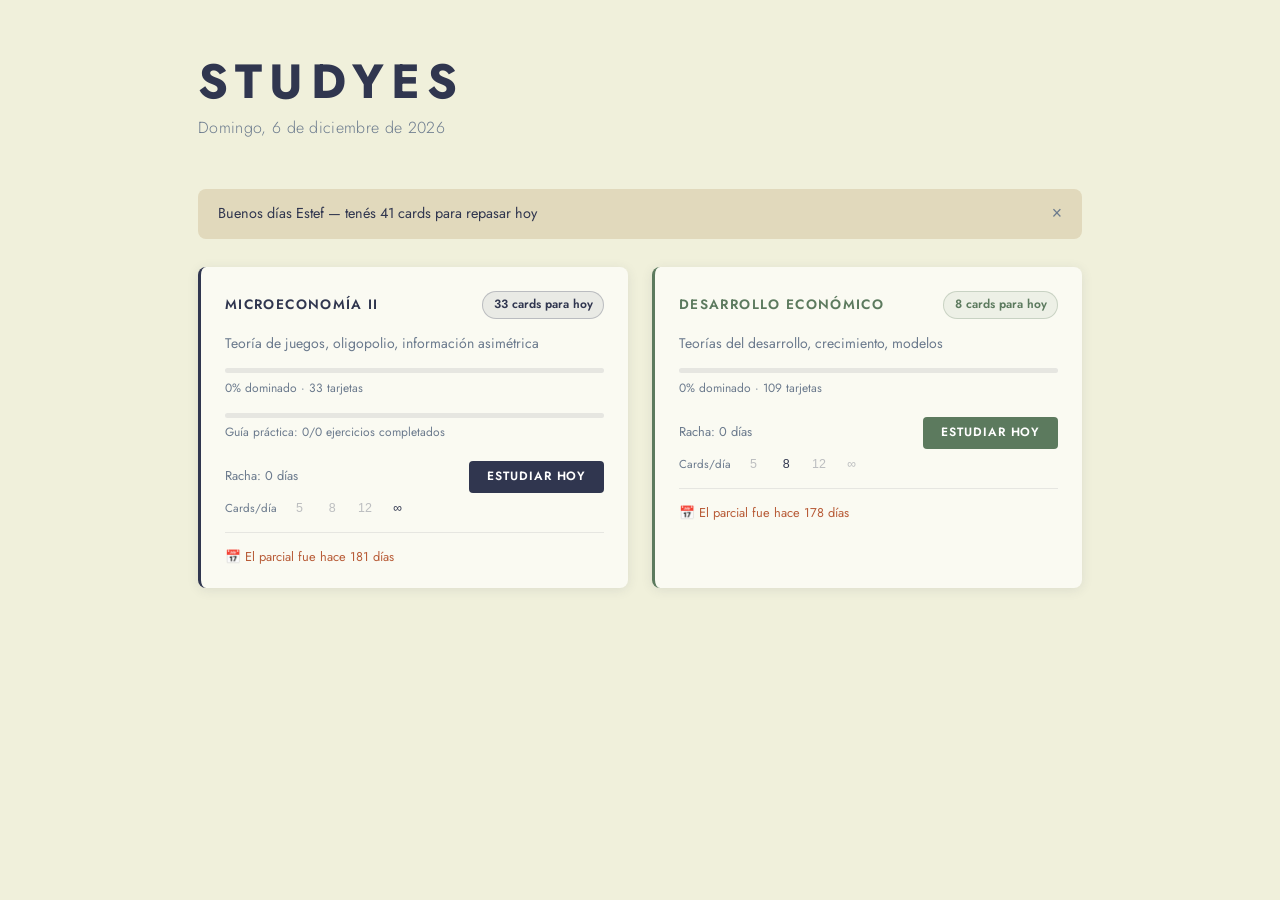
==== commit 24d8dbf2: "fix: límite cards/día consistente en toda la app Reemplaza Plan.seleccionarHoy por Plan.getCardsDeHo" ====
--- a/index.html
+++ b/index.html
@@ -55,7 +55,7 @@
     }
 
     function renderCard(m, cards, progreso, guias = null) {
-      const due      = Plan.seleccionarHoy(cards, m.cards_por_dia).length;
+      const due      = Plan.getCardsDeHoy(cards, m.cards_por_dia).length;
       const total    = cards.length;
       const studied  = cards.filter(c => c.srs && c.srs.repetitions > 0).length;
       const pct      = total > 0 ? Math.round((studied / total) * 100) : 0;
@@ -193,7 +193,7 @@
           // Recalcular y actualizar badge
           const result = results.find(r => r.m.id === id);
           if (result) {
-            const due     = Plan.seleccionarHoy(result.cards, val).length;
+            const due     = Plan.getCardsDeHoy(result.cards, val).length;
             const card    = btn.closest('.materia-card');
             const badgeEl = card.querySelector('.badge');
             if (badgeEl) {
@@ -217,7 +217,7 @@
 
         // ── Banner de bienvenida ─────────────────────────────────────
         const hoyStr   = new Date().toISOString().split('T')[0];
-        const totalDue = results.reduce((s, { m, cards: c }) => s + Plan.seleccionarHoy(c, m.cards_por_dia).length, 0);
+        const totalDue = results.reduce((s, { m, cards: c }) => s + Plan.getCardsDeHoy(c, m.cards_por_dia).length, 0);
         const yaEstudio = results.every(({ progreso: p }) => p.ultimo_acceso === hoyStr);
 
         if (totalDue > 0 && !yaEstudio) {
